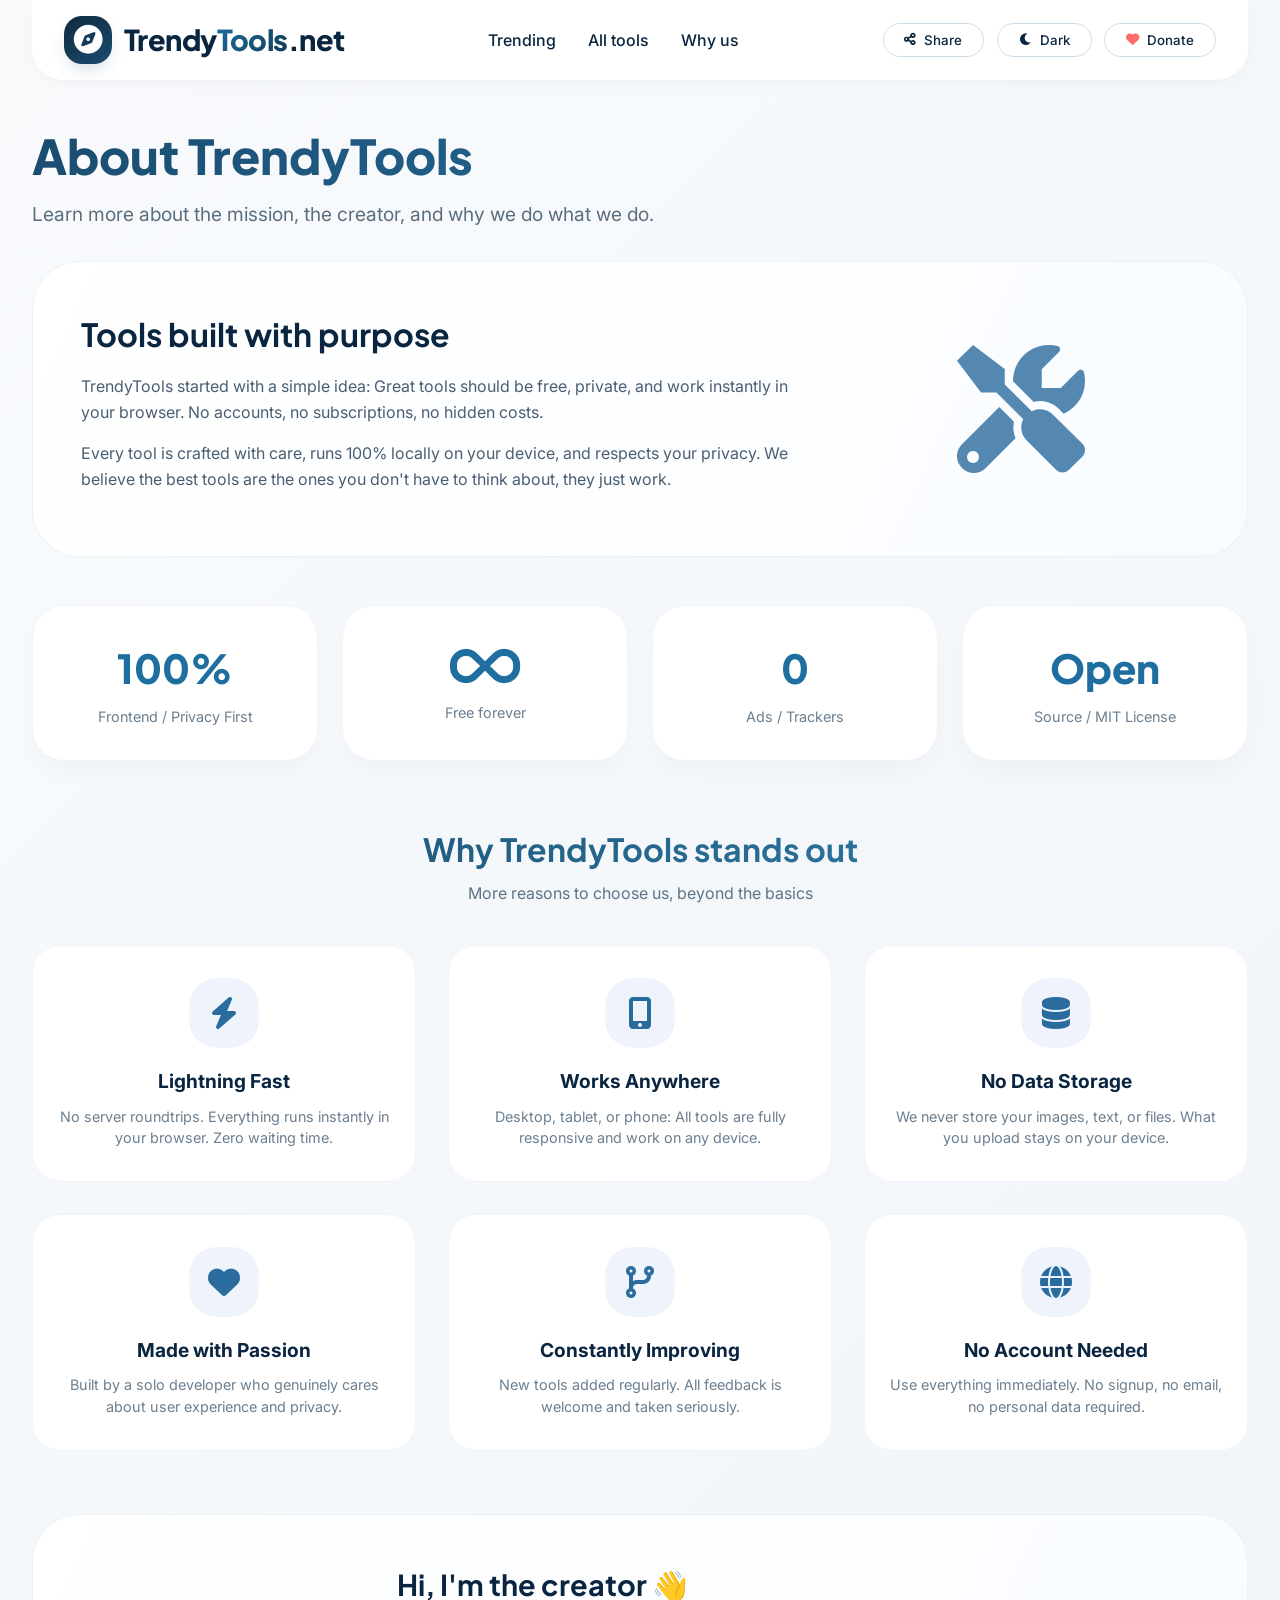
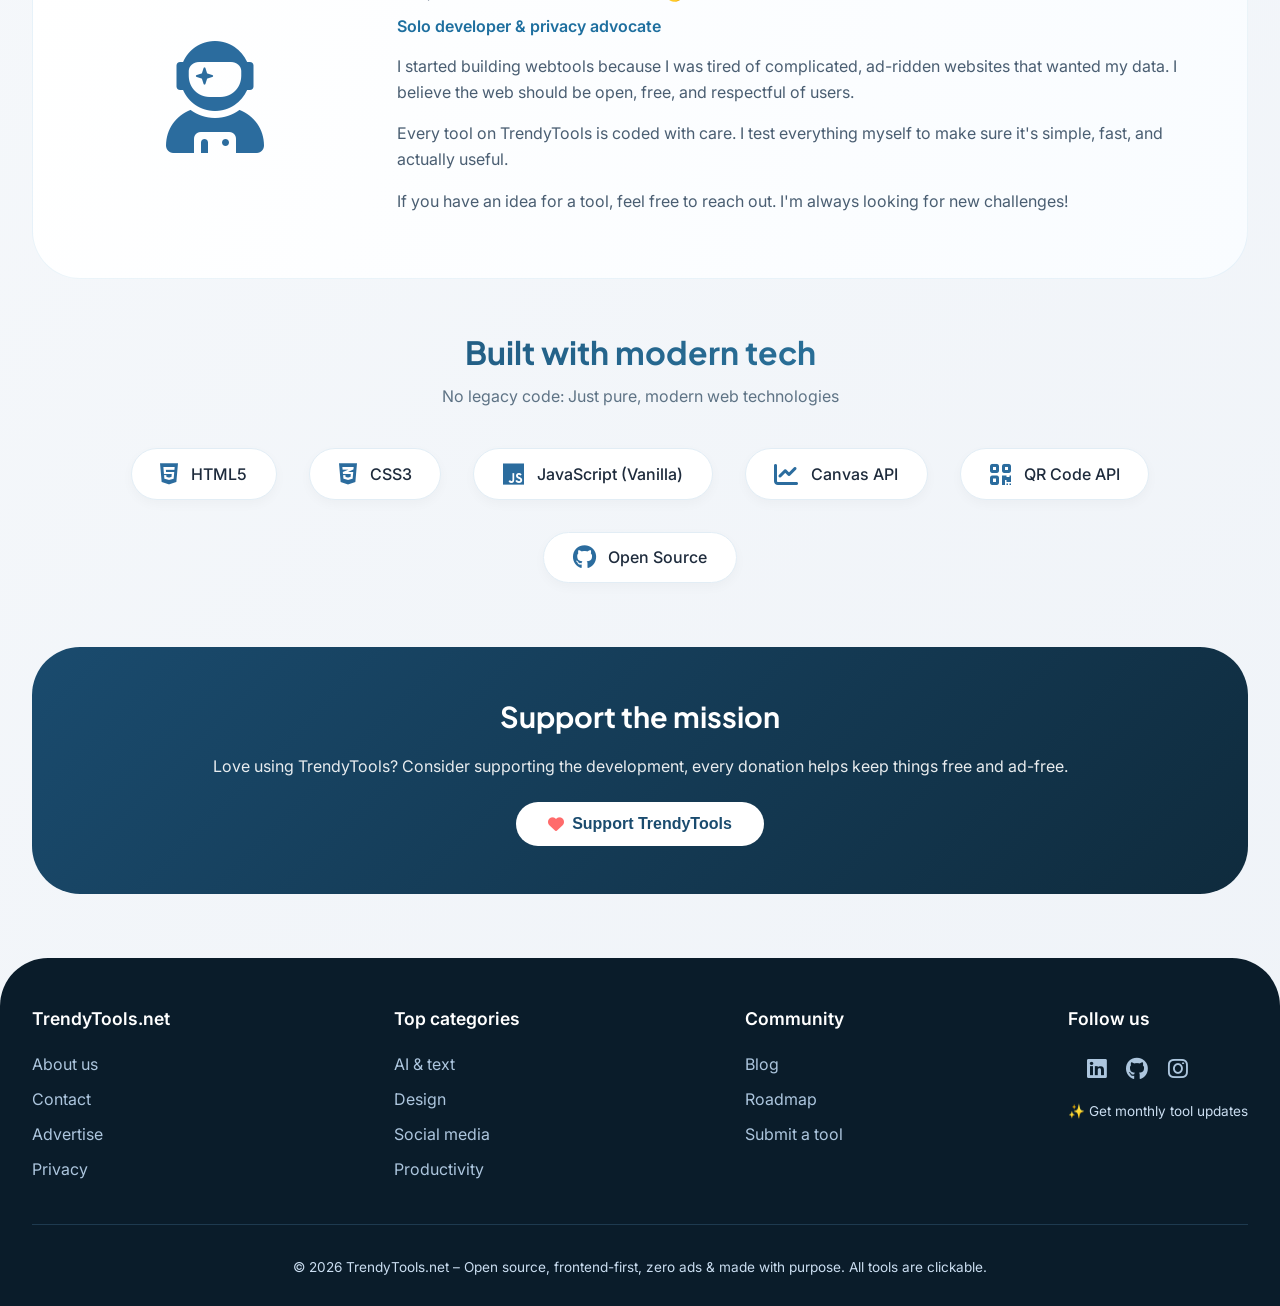
==== about/index.html @ 779c7808 "A lot of changes were made to the about page, including updates to the hero section, reasons to choo" ====
<!DOCTYPE html>
<html lang="en">
<head>
    <meta charset="UTF-8">
    <meta name="viewport" content="width=device-width, initial-scale=1.0">
    <title>About Us - TrendyTools.net</title>
    <!-- Font Awesome 6 -->
    <link rel="stylesheet" href="https://cdnjs.cloudflare.com/ajax/libs/font-awesome/6.0.0-beta3/css/all.min.css">
    <!-- Google Fonts -->
    <link href="https://fonts.googleapis.com/css2?family=Inter:opsz,wght@14..32,300;14..32,400;14..32,500;14..32,600;14..32,700;14..32,800&family=Plus+Jakarta+Sans:wght@400;500;600;700;800&display=swap" rel="stylesheet">
    <link rel="stylesheet" href="/theme/theme.css">
    <script src="/theme/theme.js"></script>
    <link rel="stylesheet" href="style.css">
    <link rel="preload" href="/theme/header.html" as="fetch">
    <link rel="preload" href="/theme/footer.html" as="fetch">
    <link rel="icon" type="image/png" href="/theme/favicon.png">
</head>
<body>

<div class="wrapper">
    <!-- HEADER -->
    <header id="header-placeholder"></header>

    <!-- Page Title -->
    <div class="page-title">
        <h1>About TrendyTools</h1>
        <p>Learn more about the mission, the creator, and why we do what we do.</p>
    </div>

    <!-- Hero Section -->
    <div class="about-hero fade-on-scroll">
        <div class="about-hero-content">
            <h2>Tools built with purpose</h2>
            <p>TrendyTools started with a simple idea: Great tools should be free, private, and work instantly in your browser. No accounts, no subscriptions, no hidden costs.</p>
            <p>Every tool is crafted with care, runs 100% locally on your device, and respects your privacy. We believe the best tools are the ones you don't have to think about, they just work.</p>
        </div>
        <div class="about-hero-image">
            <i class="fas fa-tools"></i>
        </div>
    </div>

    <!-- Stats Section -->
    <div class="stats-grid fade-on-scroll">
        <div class="stat-card">
            <div class="stat-number">100%</div>
            <div class="stat-label">Frontend / Privacy First</div>
        </div>
        <div class="stat-card">
            <div class="fas fa-infinity"></div>
            <div class="stat-label">Free forever</div>
        </div>
        <div class="stat-card">
            <div class="stat-number">0</div>
            <div class="stat-label">Ads / Trackers</div>
        </div>
        <div class="stat-card">
            <div class="stat-number">Open</div>
            <div class="stat-label">Source / MIT License</div>
        </div>
    </div>

    <!-- Extra Reasons Section (more than Why Us) -->
    <div class="extra-reasons fade-on-scroll">
        <div class="section-header">
            <h2>Why TrendyTools stands out</h2>
            <p>More reasons to choose us, beyond the basics</p>
        </div>
        <div class="reasons-grid">
            <div class="reason-card">
                <div class="reason-icon"><i class="fas fa-bolt"></i></div>
                <h3>Lightning Fast</h3>
                <p>No server roundtrips. Everything runs instantly in your browser. Zero waiting time.</p>
            </div>
            <div class="reason-card">
                <div class="reason-icon"><i class="fas fa-mobile-alt"></i></div>
                <h3>Works Anywhere</h3>
                <p>Desktop, tablet, or phone: All tools are fully responsive and work on any device.</p>
            </div>
            <div class="reason-card">
                <div class="reason-icon"><i class="fas fa-database"></i></div>
                <h3>No Data Storage</h3>
                <p>We never store your images, text, or files. What you upload stays on your device.</p>
            </div>
            <div class="reason-card">
                <div class="reason-icon"><i class="fas fa-heart"></i></div>
                <h3>Made with Passion</h3>
                <p>Built by a solo developer who genuinely cares about user experience and privacy.</p>
            </div>
            <div class="reason-card">
                <div class="reason-icon"><i class="fas fa-code-branch"></i></div>
                <h3>Constantly Improving</h3>
                <p>New tools added regularly. All feedback is welcome and taken seriously.</p>
            </div>
            <div class="reason-card">
                <div class="reason-icon"><i class="fas fa-globe"></i></div>
                <h3>No Account Needed</h3>
                <p>Use everything immediately. No signup, no email, no personal data required.</p>
            </div>
        </div>
    </div>

    <!-- Founder Section -->
    <div class="founder-section fade-on-scroll">
        <div class="founder-image">
            <i class="fas fa-user-astronaut"></i>
        </div>
        <div class="founder-content">
            <h2>Hi, I'm the creator 👋</h2>
            <div class="founder-title">Solo developer & privacy advocate</div>
            <p>I started building webtools because I was tired of complicated, ad-ridden websites that wanted my data. I believe the web should be open, free, and respectful of users.</p>
            <p>Every tool on TrendyTools is coded with care. I test everything myself to make sure it's simple, fast, and actually useful.</p>
            <p>If you have an idea for a tool, feel free to reach out. I'm always looking for new challenges!</p>
        </div>
    </div>

    <!-- Tech Stack -->
    <div class="tech-stack fade-on-scroll">
        <div class="section-header">
            <h2>Built with modern tech</h2>
            <p>No legacy code: Just pure, modern web technologies</p>
        </div>
        <div class="tech-grid">
            <div class="tech-item"><i class="fab fa-html5"></i><span>HTML5</span></div>
            <div class="tech-item"><i class="fab fa-css3-alt"></i><span>CSS3</span></div>
            <div class="tech-item"><i class="fab fa-js"></i><span>JavaScript (Vanilla)</span></div>
            <div class="tech-item"><i class="fas fa-chart-line"></i><span>Canvas API</span></div>
            <div class="tech-item"><i class="fas fa-qrcode"></i><span>QR Code API</span></div>
            <div class="tech-item"><i class="fab fa-github"></i><span>Open Source</span></div>
        </div>
    </div>

    <!-- CTA Section -->
    <div class="cta-section fade-on-scroll">
        <h2>Support the mission</h2>
        <p>Love using TrendyTools? Consider supporting the development, every donation helps keep things free and ad-free.</p>
        <button class="cta-button" onclick="window.open('https://www.paypal.com/donate', '_blank');">
            <i class="fas fa-heart" style="color: #ff6b6b;"></i> Support TrendyTools
        </button>
    </div>

</div>

<!-- FOOTER -->
<div id="footer-placeholder"></div>

<script src=script.js></script>
</body>
</html>
---- theme/theme.css ----
* {
            margin: 0;
            padding: 0;
            box-sizing: border-box;
        }

        /* ========== DARK MODE VARIABLES ========== */
        :root {
            --bg-gradient-start: #f8fafc;
            --bg-gradient-end: #eff3f8;
            --text-primary: #0a2540;
            --text-secondary: #5a6e7e;
            --header-bg: rgba(255, 255, 255, 0.95);
            --card-bg: white;
            --card-border: rgba(0, 0, 0, 0.03);
            --search-bg: white;
            --search-border: #e2edf5;
            --why-bg: linear-gradient(115deg, #ffffff 0%, #f9fcff 100%);
            --why-border: rgba(59, 143, 194, 0.1);
            --feature-bg: white;
            --feature-border: #eef3fc;
            --footer-bg: #0a1c2a;
            --footer-text: #caddf0;
            --footer-link: #adc6de;
            --footer-border: #1e3a4f;
            --trend-badge-bg: #ffe6d5;
            --trend-badge-text: #c45d1a;
            --icon-bg: #f0f4f9;
            --icon-color: #2b6c9e;
            --shadow: 0 12px 28px -10px rgba(0, 0, 0, 0.08);
            --shadow-hover: 0 28px 40px -16px rgba(26, 75, 110, 0.25);
            --no-results-bg: #f2f6fb;
            --no-results-color: #3b6b8f;
            --btn-border: #cbdde9;
        }

        body.dark {
            --bg-gradient-start: #0f1724;
            --bg-gradient-end: #0a0f1a;
            --text-primary: #eef2ff;
            --text-secondary: #9ca3af;
            --header-bg: rgba(18, 25, 40, 0.95);
            --card-bg: #1e293b;
            --card-border: rgba(255, 255, 255, 0.05);
            --search-bg: #1e293b;
            --search-border: #334155;
            --why-bg: linear-gradient(115deg, #1a2538 0%, #0f172a 100%);
            --why-border: rgba(59, 143, 194, 0.2);
            --feature-bg: #1e293b;
            --feature-border: #334155;
            --footer-bg: #030712;
            --footer-text: #94a3b8;
            --footer-link: #cbd5e1;
            --footer-border: #1f2a3e;
            --trend-badge-bg: #2d2a1f;
            --trend-badge-text: #fbbf24;
            --icon-bg: #2d3a4e;
            --icon-color: #60a5fa;
            --shadow: 0 12px 28px -10px rgba(0, 0, 0, 0.3);
            --shadow-hover: 0 28px 40px -16px rgba(0, 0, 0, 0.5);
            --no-results-bg: #1e293b;
            --no-results-color: #94a3b8;
            --btn-border: #475569;
        }

        body {
            background: linear-gradient(135deg, var(--bg-gradient-start) 0%, var(--bg-gradient-end) 100%);
            color: var(--text-primary);
            font-family: 'Inter', system-ui, -apple-system, sans-serif;
            line-height: 1.5;
            min-height: 100vh;
            transition: background 0.3s ease, color 0.3s ease;
        }

        html {
            scroll-behavior: smooth;
        }

        .wrapper {
            max-width: 1400px;
            margin: 0 auto;
            padding: 0 2rem;
            width: 100%;
        }
        
        /* ========== HEADER ========== */
        header {
            background: var(--header-bg);
            backdrop-filter: blur(10px);
            border-radius: 0 0 2rem 2rem;
            box-shadow: 0 4px 20px rgba(0, 0, 0, 0.03), 0 1px 0 rgba(0, 0, 0, 0.02);
            padding: 1rem 2rem;
            margin-bottom: 2.5rem;
            display: flex;
            align-items: center;
            justify-content: space-between;
            flex-wrap: wrap;
            gap: 1rem;
            position: sticky;
            top: 0;
            z-index: 100;
            transition: all 0.3s ease;
        }

        .logo-area {
            display: flex;
            align-items: center;
            gap: 0.75rem;
            cursor: pointer;
            transition: transform 0.2s ease;
        }

        .logo-area:hover {
            transform: scale(1.02);
        }

        .logo-icon {
            background: linear-gradient(145deg, #0f2b3d, #1a4b6e);
            color: white;
            width: 48px;
            height: 48px;
            display: flex;
            align-items: center;
            justify-content: center;
            border-radius: 18px;
            font-size: 1.8rem;
            transition: all 0.3s;
            box-shadow: 0 8px 20px -8px rgba(26, 75, 110, 0.3);
        }

        .logo-text {
            font-size: 1.8rem;
            font-weight: 800;
            letter-spacing: -0.02em;
            font-family: 'Plus Jakarta Sans', sans-serif;
        }

        .logo-text span {
            background: linear-gradient(135deg, #1e6f9f, #0f3b55);
            -webkit-background-clip: text;
            background-clip: text;
            -webkit-text-fill-color: transparent;
        }

        .header-nav-wrapper {
            display: flex;
            align-items: center;
            gap: 2rem;
            flex-wrap: wrap;
        }

        nav {
            display: flex;
            gap: 2rem;
            font-weight: 500;
        }

        nav a {
            text-decoration: none;
            color: var(--text-primary);
            transition: all 0.2s;
            font-size: 1rem;
            font-weight: 500;
            position: relative;
        }

        nav a::after {
            content: '';
            position: absolute;
            bottom: -6px;
            left: 0;
            width: 0;
            height: 2px;
            background: linear-gradient(90deg, #1e6f9f, #3b8fc2);
            transition: width 0.3s ease;
            border-radius: 2px;
        }

        nav a:hover::after {
            width: 100%;
        }

        nav a:hover {
            color: #1e6f9f;
        }

        .header-right {
            display: flex;
            gap: 0.8rem;
            align-items: center;
        }

        /* Button styling */
        .share-btn, .darkmode-btn, .donate-btn {
            background: transparent;
            border: 1px solid var(--btn-border);
            padding: 0.5rem 1.3rem;
            border-radius: 40px;
            font-weight: 500;
            color: var(--text-primary);
            cursor: pointer;
            transition: all 0.25s;
            font-family: 'Inter', sans-serif;
            display: inline-flex;
            align-items: center;
            gap: 8px;
        }

        .share-btn:hover, .darkmode-btn:hover, .donate-btn:hover {
            background: #1e4b6e;
            color: white;
            border-color: #1e4b6e;
            transform: translateY(-2px);
        }

        body.dark .share-btn:hover, body.dark .darkmode-btn:hover, body.dark .donate-btn:hover {
            background: #3b82f6;
            border-color: #3b82f6;
        }

        /* ========== PAGE TITLE ========== */
        .page-title {
            margin: 1rem 0 2rem 0;
            animation: fadeInUp 0.8s cubic-bezier(0.2, 0.9, 0.4, 1.1) forwards;
        }

        .page-title h1 {
            font-size: 3rem;
            font-weight: 800;
            background: linear-gradient(135deg, #1a4b6e, #2c7cb0);
            -webkit-background-clip: text;
            background-clip: text;
            -webkit-text-fill-color: transparent;
            font-family: 'Plus Jakarta Sans', sans-serif;
        }

        .page-title p {
            color: var(--text-secondary);
            font-size: 1.2rem;
            margin-top: 0.5rem;
            max-width: 600px;
        }

        /* ========== SECTION FADE-IN ON SCROLL ========== */
        .fade-on-scroll {
            opacity: 0;
            transform: translateY(40px);
            transition: opacity 0.9s cubic-bezier(0.2, 0.9, 0.4, 1.1), transform 0.8s cubic-bezier(0.2, 0.9, 0.4, 1.1);
            will-change: opacity, transform;
        }

        .fade-on-scroll.visible {
            opacity: 1;
            transform: translateY(0);
        }

        /* ========== FOOTER ========== */
        footer {
            background: var(--footer-bg);
            color: var(--footer-text);
            padding: 3rem 2rem 1.8rem;
            border-radius: 3rem 3rem 0 0;
            margin-top: 4rem;
            transition: all 0.4s ease;
        }

        .footer-content {
            max-width: 1300px;
            margin: 0 auto;
            display: flex;
            flex-wrap: wrap;
            justify-content: space-between;
            gap: 2.5rem;
        }

        .footer-col h4 {
            color: white;
            margin-bottom: 1.2rem;
            font-size: 1.1rem;
            font-weight: 600;
        }

        .footer-col ul {
            list-style: none;
        }

        .footer-col li {
            margin-bottom: 0.7rem;
            transition: transform 0.2s ease;
        }

        .footer-col li:hover {
            transform: translateX(4px);
        }

        .footer-col a {
            color: var(--footer-link);
            text-decoration: none;
            transition: color 0.2s;
        }

        .footer-col a:hover {
            color: white;
        }

        .social-icons {
            display: flex;
            gap: 1.2rem;
            margin-top: 0.8rem;
            font-size: 1.4rem;
        }

        .social-icons a {
            transition: all 0.3s ease;
            display: inline-block;
        }

        .social-icons a:hover {
            transform: translateY(-3px) scale(1.1);
            color: white;
        }

        .copyright {
            text-align: center;
            padding-top: 2rem;
            margin-top: 2rem;
            border-top: 1px solid var(--footer-border);
            color: var(--footer-text);
            font-size: 0.85rem;
        }

        /* Scroll offset */
        #trending, #why-choose, #all-tools-section {
            scroll-margin-top: 90px;
        }

        #header-placeholder {
            position: sticky;
        }

        @keyframes fadeInUp {
            from {
                opacity: 0;
                transform: translateY(40px);
            }
            to {
                opacity: 1;
                transform: translateY(0);
            }
        }

        /* ========== RESPONSIVE ========== */
        @media (max-width: 1100px) {
            .features-grid {
                grid-template-columns: repeat(2, 1fr);
                gap: 1.2rem;
            }
        }

        @media (max-width: 720px) {
            .wrapper {
                padding: 0 1rem;
            }
            
            body {
                overflow-x: clip;
            }
            
            header {
                position: relative !important;
                flex-direction: column;
                align-items: stretch;
                padding: 1rem;
            }
            
            .header-nav-wrapper {
                flex-direction: column;
                align-items: stretch;
                gap: 1rem;
                width: 100%;
            }
            
            nav {
                justify-content: center;
                flex-wrap: wrap;
                gap: 1.2rem;
            }
            
            .header-right {
                justify-content: center;
                gap: 1rem;
            }
            
            .share-btn, .darkmode-btn, .donate-btn {
                padding: 0.5rem 1rem;
            }
            
            .share-btn span, .darkmode-btn span, .donate-btn span {
                display: none;
            }
            
            .share-btn i, .darkmode-btn i, .donate-btn i {
                font-size: 1.2rem;
                margin: 0;
            }
            
            .page-title h1 {
                font-size: 1.8rem;
            }
            
            .page-title p {
                font-size: 1rem;
            }
            
            .trending-grid, .all-tools-grid {
                grid-template-columns: repeat(2, 1fr);
                gap: 1rem;
            }
            
            .tool-card {
                padding: 1.2rem 0.8rem 1rem;
            }
            
            .card-image {
                width: 65px;
                height: 65px;
                font-size: 1.8rem;
                margin-bottom: 0.8rem;
            }
            
            .tool-card h3 {
                font-size: 1rem;
            }
            
            .tool-card p {
                font-size: 0.7rem;
                max-width: 100%;
            }
            
            .trend-badge {
                font-size: 0.6rem;
                padding: 0.2rem 0.6rem;
                margin-top: 0.4rem;
            }
            
            .why-header h2 {
                font-size: 1.5rem;
            }
            
            .why-header p {
                font-size: 0.9rem;
            }
            
            .why-choose-us {
                padding: 1.5rem;
                margin: 2rem 0;
            }
            
            .features-grid {
                grid-template-columns: 1fr;
                gap: 1rem;
            }
            
            .feature-item {
                padding: 1rem;
            }
            
            .feature-icon {
                width: 50px;
                height: 50px;
                font-size: 1.5rem;
            }
            
            .feature-item h3 {
                font-size: 1rem;
            }
            
            .feature-item p {
                font-size: 0.8rem;
            }
            
            .all-tools-header {
                flex-direction: column;
                gap: 1rem;
                align-items: flex-start;
            }
            
            .search-box {
                width: 100%;
                min-width: auto;
            }
            
            .footer-content {
                flex-direction: column;
                gap: 1.5rem;
                text-align: center;
            }
            
            .social-icons {
                justify-content: center;
            }
            
            .copyright {
                font-size: 0.7rem;
            }
            
            #trending, #why-choose, #all-tools-section {
                scroll-margin-top: 140px;
            }
        }
        
        @media (max-width: 480px) {
            .trending-grid, .all-tools-grid {
                gap: 0.8rem;
            }
            
            .tool-card {
                padding: 1rem 0.5rem 0.8rem;
            }
            
            .card-image {
                width: 55px;
                height: 55px;
                font-size: 1.5rem;
            }
            
            .tool-card h3 {
                font-size: 0.9rem;
            }
            
            .page-title h1 {
                font-size: 1.5rem;
            }
        }
---- about/style.css ----
/* ========== ABOUT PAGE STYLES ========== */
        .page-title {
            margin: 1rem 0 2rem 0;
            animation: fadeInUp 0.8s cubic-bezier(0.2, 0.9, 0.4, 1.1) forwards;
        }

        .page-title h1 {
            font-size: 3rem;
            font-weight: 800;
            background: linear-gradient(135deg, #1a4b6e, #2c7cb0);
            -webkit-background-clip: text;
            background-clip: text;
            -webkit-text-fill-color: transparent;
            font-family: 'Plus Jakarta Sans', sans-serif;
        }

        .page-title p {
            color: #5a6e7e;
            font-size: 1.2rem;
            margin-top: 0.5rem;
            max-width: 700px;
        }

        /* Hero section */
        .about-hero {
            background: linear-gradient(115deg, #ffffff 0%, #f9fcff 100%);
            border-radius: 48px;
            padding: 3rem;
            margin: 2rem 0 3rem;
            display: flex;
            flex-wrap: wrap;
            gap: 3rem;
            align-items: center;
            justify-content: space-between;
            border: 1px solid rgba(59, 143, 194, 0.1);
        }

        .about-hero-content {
            flex: 2;
            min-width: 280px;
        }

        .about-hero-content h2 {
            font-size: 2rem;
            font-weight: 700;
            margin-bottom: 1rem;
            font-family: 'Plus Jakarta Sans', sans-serif;
        }

        .about-hero-content p {
            color: #4a5e72;
            margin-bottom: 1rem;
            line-height: 1.6;
        }

        .about-hero-image {
            flex: 1;
            text-align: center;
            min-width: 200px;
        }

        .about-hero-image i {
            font-size: 8rem;
            color: #2b6c9e;
            opacity: 0.8;
        }

        /* Stats section */
        .stats-grid {
            display: grid;
            grid-template-columns: repeat(4, 1fr);
            gap: 1.5rem;
            margin: 3rem 0;
        }

        .stat-card {
            background: white;
            border-radius: 32px;
            padding: 2rem 1rem;
            text-align: center;
            box-shadow: 0 12px 28px -10px rgba(0, 0, 0, 0.05);
            border: 1px solid #eef3fc;
            transition: all 0.3s ease;
        }

        .stat-card:hover {
            transform: translateY(-5px);
            box-shadow: 0 20px 35px -12px rgba(0, 0, 0, 0.1);
        }

        .stat-number {
             font-size: 2.5rem;
             font-weight: 800;
             color: #1e6f9f;
             font-family: 'Plus Jakarta Sans', sans-serif;
        }

        .fas.fa-infinity {
             font-size: 3.5rem;
             font-weight: 800;
             color: #1e6f9f;
        }

        .stat-label {
            color: #6b7f90;
            font-size: 0.9rem;
            margin-top: 0.5rem;
        }

        /* Features section (extra reasons) */
        .extra-reasons {
            margin: 4rem 0;
        }

        .section-header {
            text-align: center;
            margin-bottom: 2.5rem;
        }

        .section-header h2 {
            font-size: 2rem;
            font-weight: 700;
            font-family: 'Plus Jakarta Sans', sans-serif;
            background: linear-gradient(135deg, #1a4b6e, #3182ae);
            -webkit-background-clip: text;
            background-clip: text;
            -webkit-text-fill-color: transparent;
        }

        .section-header p {
            color: #5e7385;
            margin-top: 0.5rem;
        }

        .reasons-grid {
            display: grid;
            grid-template-columns: repeat(3, 1fr);
            gap: 2rem;
        }

        .reason-card {
            background: white;
            border-radius: 28px;
            padding: 2rem 1.5rem;
            text-align: center;
            transition: all 0.3s ease;
            border: 1px solid #eef3fc;
        }

        .reason-card:hover {
            transform: translateY(-6px);
            box-shadow: 0 20px 35px -12px rgba(0, 0, 0, 0.1);
        }

        .reason-icon {
            width: 70px;
            height: 70px;
            background: #eef3fc;
            border-radius: 28px;
            display: flex;
            align-items: center;
            justify-content: center;
            margin: 0 auto 1.2rem;
            font-size: 2rem;
            color: #2b6c9e;
        }

        .reason-card h3 {
            font-size: 1.2rem;
            font-weight: 700;
            margin-bottom: 0.6rem;
        }

        .reason-card p {
            color: #6b7f90;
            font-size: 0.9rem;
            line-height: 1.5;
        }

        /* Founder section */
        .founder-section {
            background: linear-gradient(115deg, #ffffff 0%, #f9fcff 100%);
            border-radius: 48px;
            padding: 3rem;
            margin: 3rem 0;
            display: flex;
            flex-wrap: wrap;
            gap: 3rem;
            align-items: center;
            border: 1px solid rgba(59, 143, 194, 0.1);
        }

        .founder-image {
            flex: 1;
            text-align: center;
            min-width: 180px;
        }

        .founder-image i {
            font-size: 7rem;
            color: #2b6c9e;
        }

        .founder-content {
            flex: 3;
        }

        .founder-content h2 {
            font-size: 1.8rem;
            font-weight: 700;
            margin-bottom: 0.5rem;
            font-family: 'Plus Jakarta Sans', sans-serif;
        }

        .founder-title {
            color: #1e6f9f;
            font-weight: 600;
            margin-bottom: 1rem;
        }

        .founder-content p {
            color: #4a5e72;
            margin-bottom: 1rem;
            line-height: 1.6;
        }

        /* Tech stack */
        .tech-stack {
            margin: 3rem 0;
        }

        .tech-grid {
            display: flex;
            flex-wrap: wrap;
            justify-content: center;
            gap: 2rem;
            margin-top: 2rem;
        }

        .tech-item {
            background: white;
            border-radius: 60px;
            padding: 0.8rem 1.8rem;
            display: flex;
            align-items: center;
            gap: 0.8rem;
            box-shadow: 0 4px 12px rgba(0, 0, 0, 0.03);
            border: 1px solid #e2edf5;
        }

        .tech-item i {
            font-size: 1.5rem;
            color: #2b6c9e;
        }

        .tech-item span {
            font-weight: 500;
            color: #1e2b3c;
        }

        /* CTA Section */
        .cta-section {
            background: linear-gradient(135deg, #1a4b6e, #0f2b3d);
            border-radius: 48px;
            padding: 3rem;
            text-align: center;
            margin: 4rem 0;
            color: white;
        }

        .cta-section h2 {
            font-size: 1.8rem;
            margin-bottom: 1rem;
            font-family: 'Plus Jakarta Sans', sans-serif;
        }

        .cta-section p {
            margin-bottom: 1.5rem;
            opacity: 0.9;
        }

        .cta-button {
            background: white;
            border: none;
            padding: 0.8rem 2rem;
            border-radius: 40px;
            font-weight: 600;
            font-size: 1rem;
            color: #1a4b6e;
            cursor: pointer;
            transition: all 0.3s;
            display: inline-flex;
            align-items: center;
            gap: 0.5rem;
        }

        .cta-button:hover {
            transform: scale(1.02);
            background: #eef3fc;
        }

        @keyframes fadeInUp {
            from {
                opacity: 0;
                transform: translateY(40px);
            }
            to {
                opacity: 1;
                transform: translateY(0);
            }
        }

        .fade-on-scroll {
            opacity: 0;
            transform: translateY(40px);
            transition: opacity 0.9s cubic-bezier(0.2, 0.9, 0.4, 1.1), transform 0.8s cubic-bezier(0.2, 0.9, 0.4, 1.1);
        }

        .fade-on-scroll.visible {
            opacity: 1;
            transform: translateY(0);
        }

        /* Responsive */
        @media (max-width: 1000px) {
            .stats-grid {
                grid-template-columns: repeat(2, 1fr);
            }
            .reasons-grid {
                grid-template-columns: repeat(2, 1fr);
            }
        }

        @media (max-width: 720px) {
            .btn-text {
                display: none;
            }
            .page-title h1 {
                font-size: 2rem;
            }
            .stats-grid {
                grid-template-columns: 1fr;
            }
            .reasons-grid {
                grid-template-columns: 1fr;
            }
            .about-hero {
                padding: 1.5rem;
            }
            .founder-section {
                padding: 1.5rem;
            }
            .tech-grid {
                gap: 1rem;
            }
            .tech-item {
                padding: 0.5rem 1.2rem;
            }
            .footer-content {
                flex-direction: column;
                text-align: center;
            }
            .social-icons {
                justify-content: center;
            }
        }

                /* ========== DARK MODE ========== */
        

        /* Page title dark mode */
        body.dark .page-title h1 {
            background: linear-gradient(135deg, #60a5fa, #3b82f6);
            -webkit-background-clip: text;
            background-clip: text;
            -webkit-text-fill-color: transparent;
        }

        body.dark .page-title p {
            color: #94a3b8;
        }

        /* Hero section dark mode */
        body.dark .about-hero {
            background: linear-gradient(115deg, #1e293b 0%, #0f172a 100%);
            border-color: rgba(59, 130, 246, 0.2);
        }

        body.dark .about-hero-content h2 {
            color: #f1f5f9;
        }

        body.dark .about-hero-content p {
            color: #94a3b8;
        }

        body.dark .about-hero-image i {
            color: #3b82f6;
            opacity: 0.7;
        }

        /* Stats cards dark mode */
        body.dark .stat-card {
            background: #1e293b;
            border-color: #334155;
        }

        body.dark .stat-card:hover {
            box-shadow: 0 20px 35px -12px rgba(0, 0, 0, 0.4);
        }

        body.dark .stat-number {
            color: #60a5fa;
        }

        body.dark .fas.fa-infinity {
            color: #60a5fa;
        }

        body.dark .stat-label {
            color: #94a3b8;
        }

        /* Section header dark mode */
        body.dark .section-header h2 {
            background: linear-gradient(135deg, #60a5fa, #3b82f6);
            -webkit-background-clip: text;
            background-clip: text;
            -webkit-text-fill-color: transparent;
        }

        body.dark .section-header p {
            color: #94a3b8;
        }

        /* Reason cards dark mode */
        body.dark .reason-card {
            background: #1e293b;
            border-color: #334155;
        }

        body.dark .reason-card:hover {
            box-shadow: 0 20px 35px -12px rgba(0, 0, 0, 0.4);
        }

        body.dark .reason-icon {
            background: #0f172a;
            color: #60a5fa;
        }

        body.dark .reason-card h3 {
            color: #f1f5f9;
        }

        body.dark .reason-card p {
            color: #94a3b8;
        }

        /* Founder section dark mode */
        body.dark .founder-section {
            background: linear-gradient(115deg, #1e293b 0%, #0f172a 100%);
            border-color: rgba(59, 130, 246, 0.2);
        }

        body.dark .founder-image i {
            color: #3b82f6;
        }

        body.dark .founder-content h2 {
            color: #f1f5f9;
        }

        body.dark .founder-title {
            color: #60a5fa;
        }

        body.dark .founder-content p {
            color: #94a3b8;
        }

        /* Tech stack dark mode */
        body.dark .tech-item {
            background: #1e293b;
            border-color: #334155;
        }

        body.dark .tech-item i {
            color: #60a5fa;
        }

        body.dark .tech-item span {
            color: #cbd5e1;
        }

        /* CTA section dark mode */
        body.dark .cta-section {
            background: linear-gradient(135deg, #1e293b, #0f172a);
        }

        body.dark .cta-button {
            background: #3b82f6;
            color: white;
        }

        body.dark .cta-button:hover {
            background: #2563eb;
            transform: scale(1.02);
        }

        /* Footer dark mode (blijft grotendeels hetzelfde, maar iets lichter) */
        body.dark footer {
            background: #0a0f1c;
        }

        body.dark .footer-col a {
            color: #94a3b8;
        }

        body.dark .footer-col a:hover {
            color: #60a5fa;
        }

        body.dark .copyright {
            border-top-color: #1e293b;
            color: #64748b;
        }

        /* Theme toggle button */
        .theme-toggle {
            position: fixed;
            bottom: 2rem;
            right: 2rem;
            background: white;
            border: 1px solid #cbdde9;
            border-radius: 50px;
            padding: 0.8rem 1.2rem;
            cursor: pointer;
            display: flex;
            align-items: center;
            gap: 0.5rem;
            font-family: 'Inter', sans-serif;
            font-weight: 500;
            z-index: 1000;
            transition: all 0.3s ease;
            box-shadow: 0 4px 12px rgba(0, 0, 0, 0.1);
        }

        body.dark .theme-toggle {
            background: #1e293b;
            border-color: #3b82f6;
            color: #e2e8f0;
        }

        .theme-toggle:hover {
            transform: scale(1.05);
        }

        @media (max-width: 720px) {
            .theme-toggle {
                bottom: 1rem;
                right: 1rem;
                padding: 0.6rem 1rem;
                font-size: 0.8rem;
            }
        }
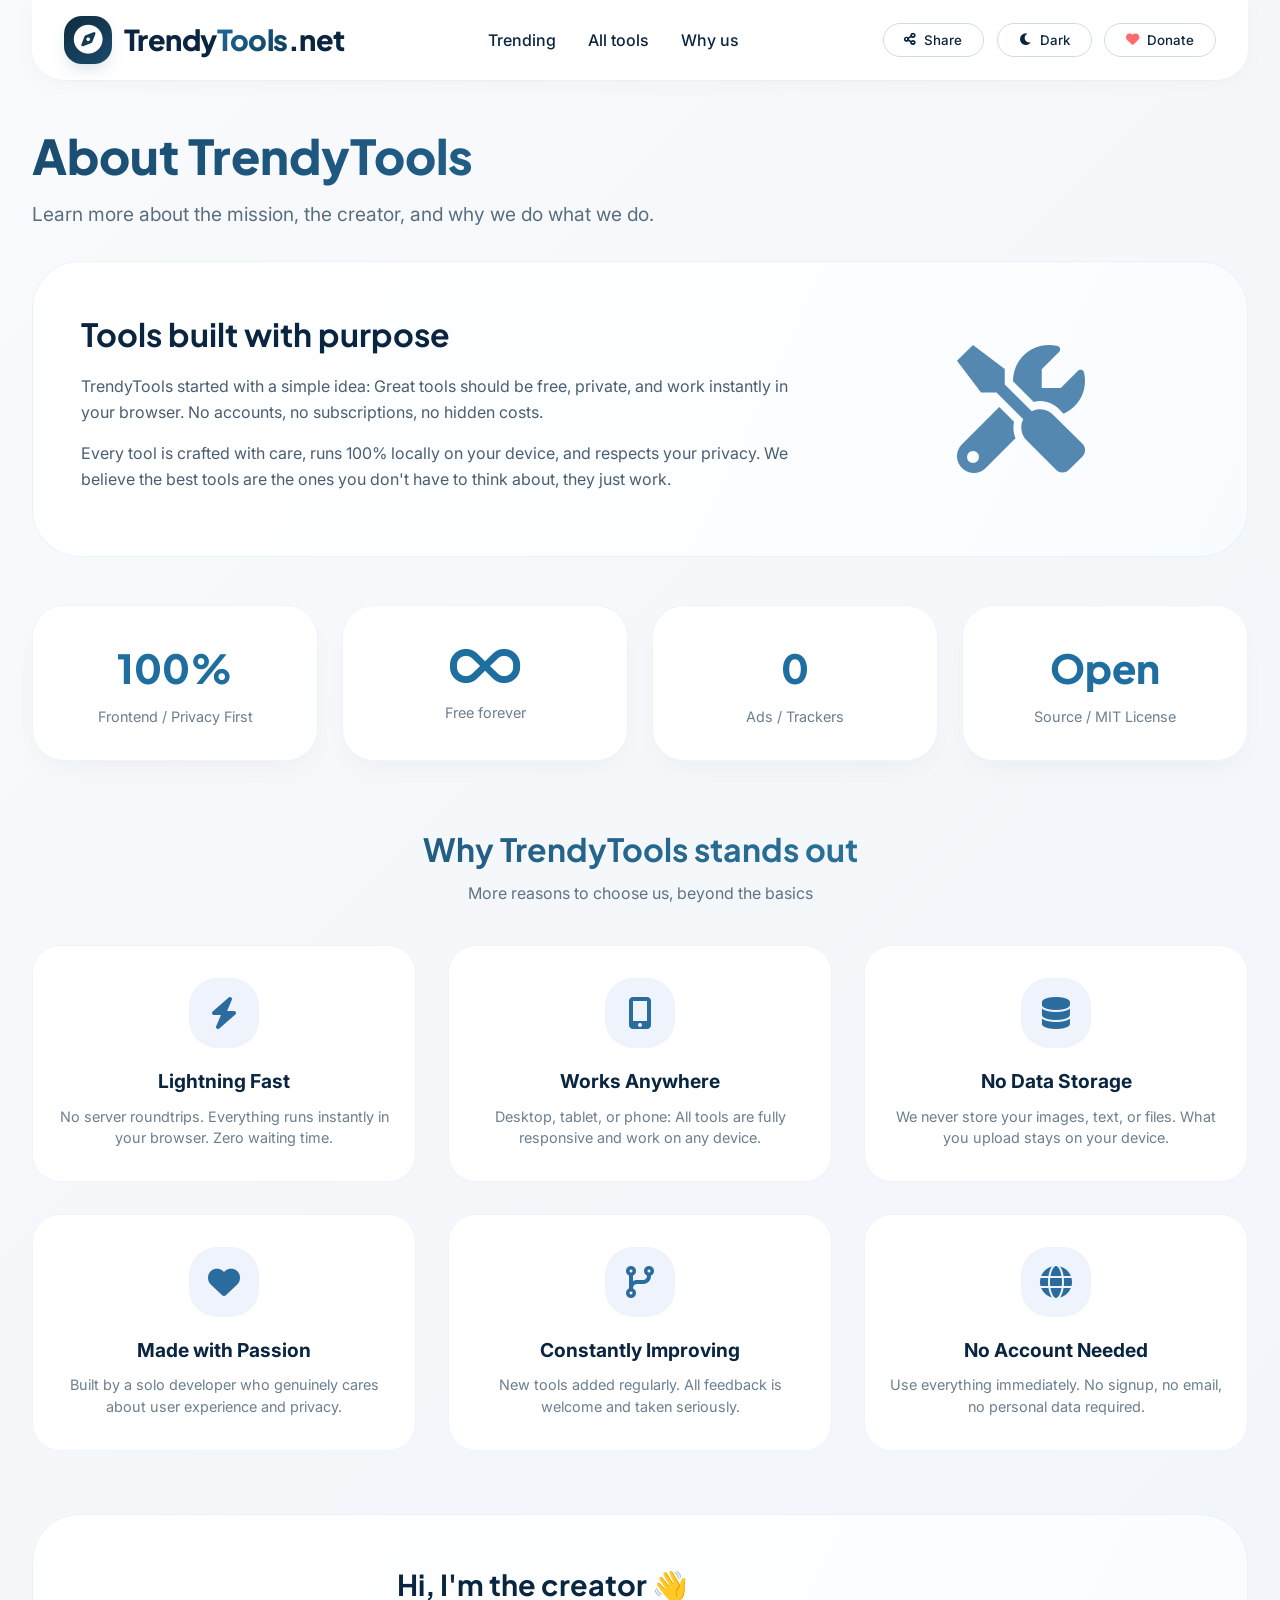
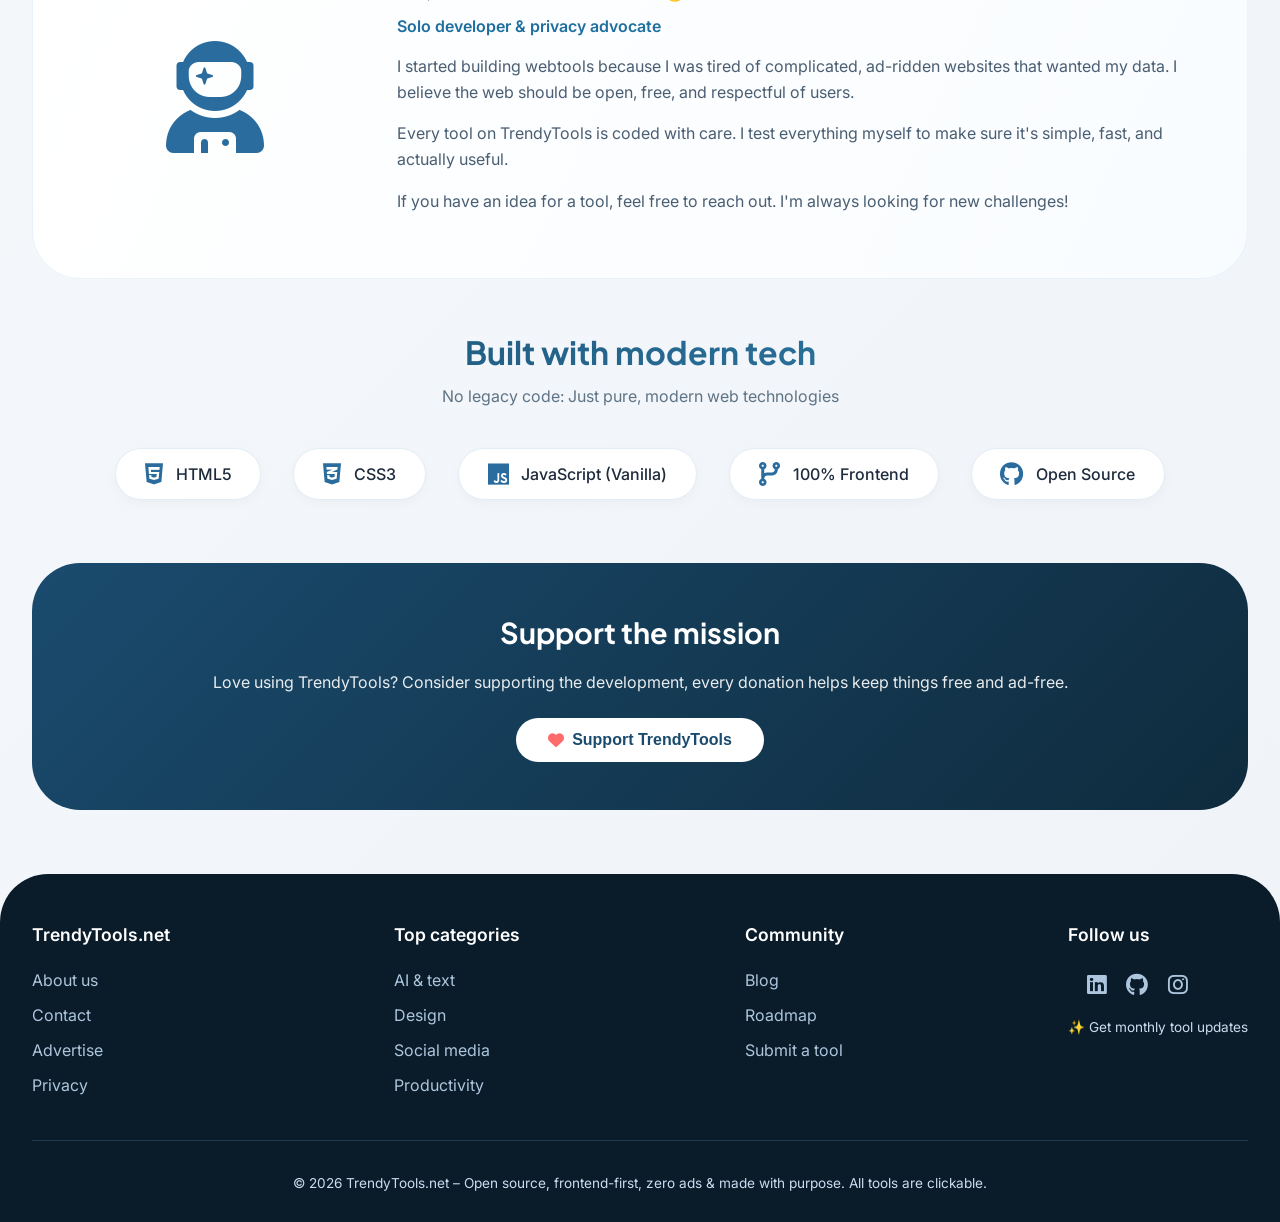
==== commit e3e99de3: "A lot of changes have been made to the website, including updates to the about page, style adjustmen" ====
--- a/about/index.html
+++ b/about/index.html
@@ -123,8 +123,7 @@
             <div class="tech-item"><i class="fab fa-html5"></i><span>HTML5</span></div>
             <div class="tech-item"><i class="fab fa-css3-alt"></i><span>CSS3</span></div>
             <div class="tech-item"><i class="fab fa-js"></i><span>JavaScript (Vanilla)</span></div>
-            <div class="tech-item"><i class="fas fa-chart-line"></i><span>Canvas API</span></div>
-            <div class="tech-item"><i class="fas fa-qrcode"></i><span>QR Code API</span></div>
+            <div class="tech-item"><i class="fas fa-code-branch"></i><span>100% Frontend</span></div>
             <div class="tech-item"><i class="fab fa-github"></i><span>Open Source</span></div>
         </div>
     </div>
